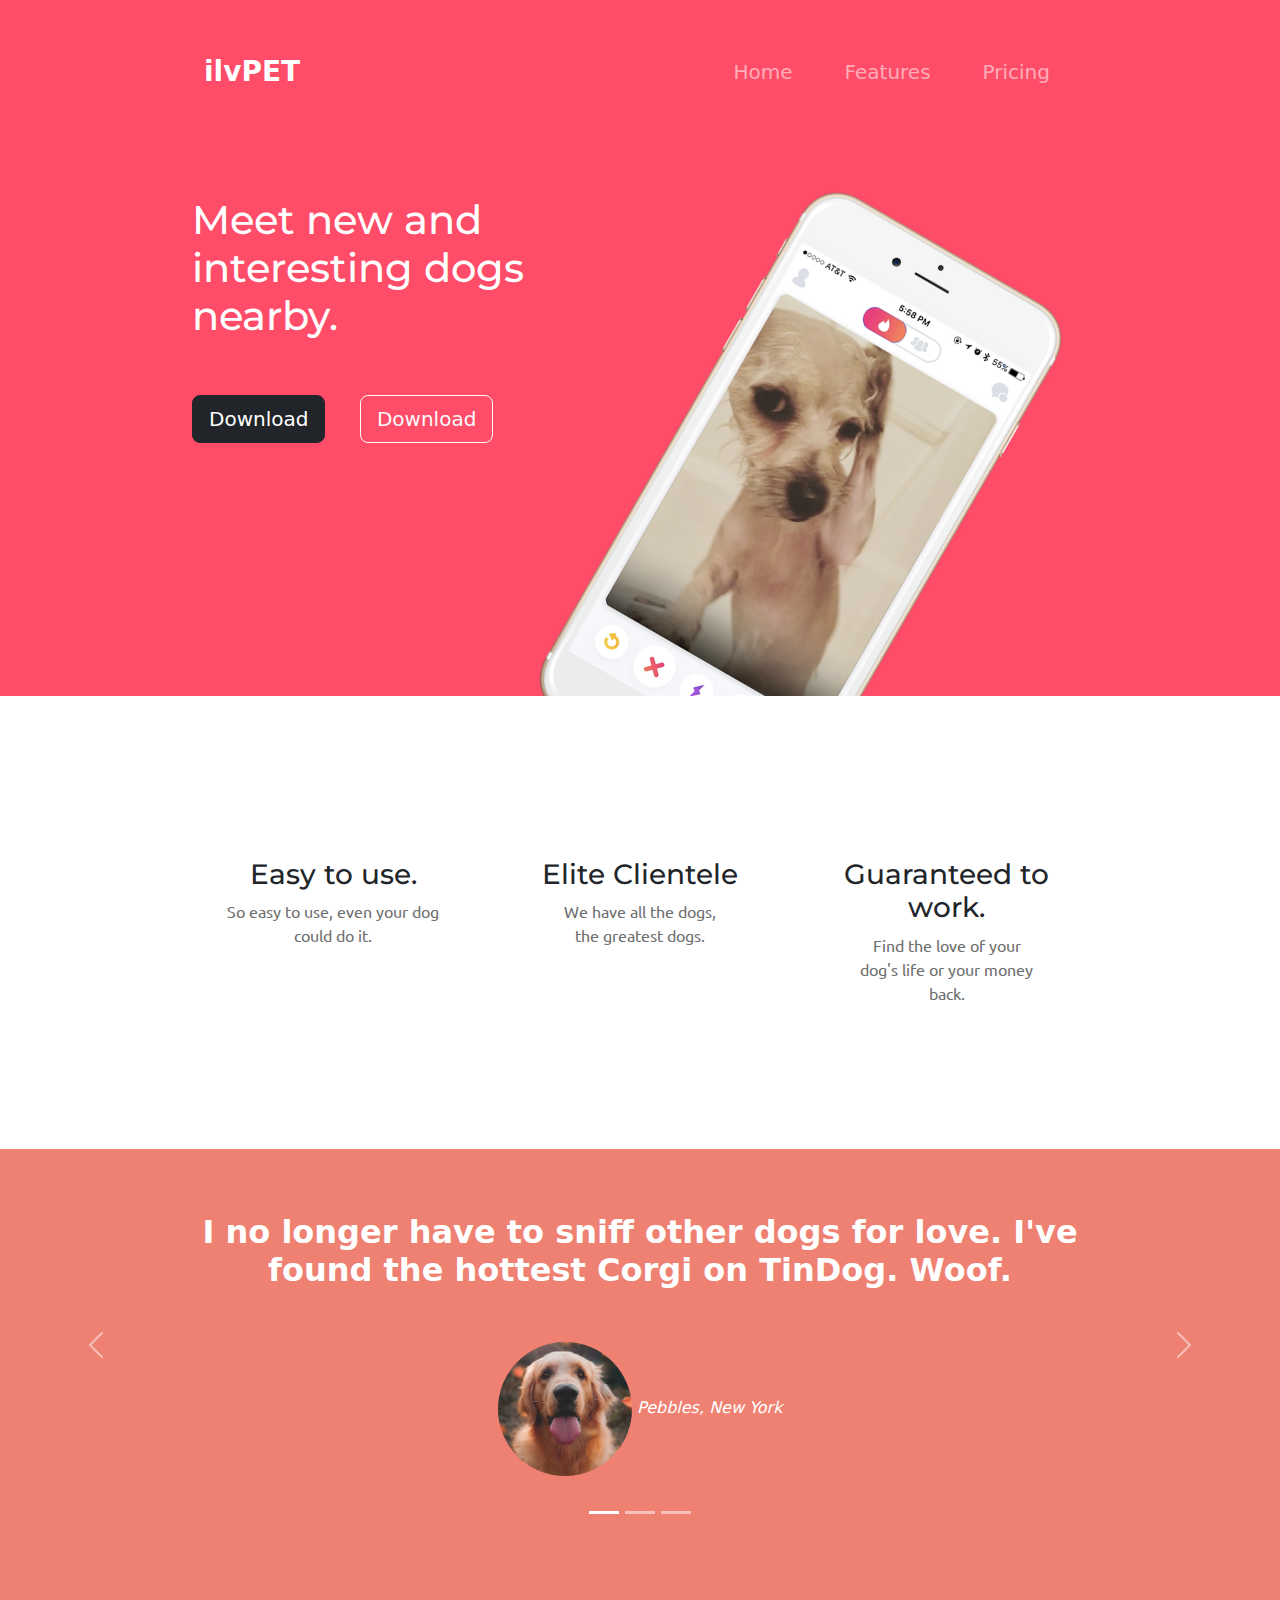
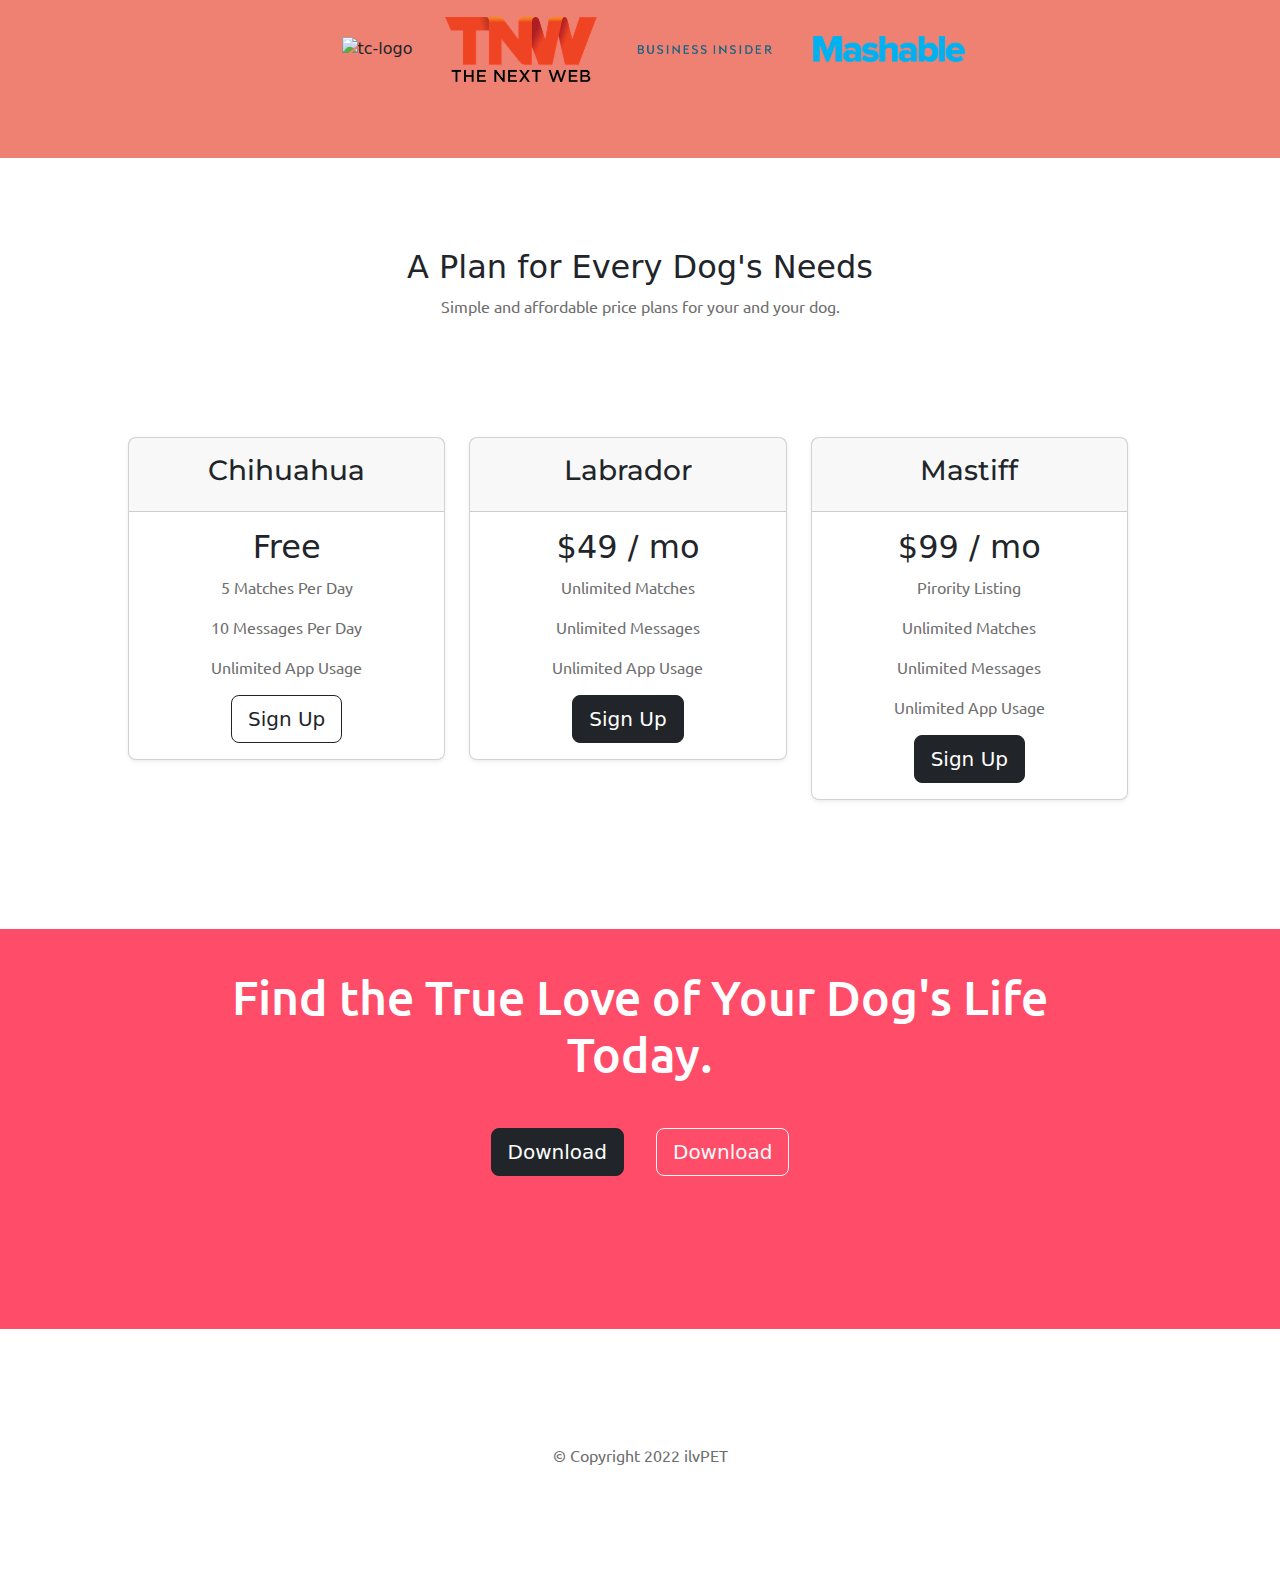
==== TinDog Start Here/index.html @ 30020dbf "Add files via upload" ====
<!DOCTYPE html>
<html>

<head>
  <meta charset="utf-8">
  <title>TinDog</title>
  <link rel="stylesheet" href="css/styles.css">
  <link rel="stylesheet" href="	https://cdn.jsdelivr.net/npm/bootstrap@5.3.0-alpha1/dist/css/bootstrap.min.css">
  <link rel="stylesheet" href="	https://cdn.jsdelivr.net/npm/bootstrap@5.3.0-alpha1/dist/js/bootstrap.bundle.min.js">
  <script src="https://cdn.jsdelivr.net/npm/bootstrap@5.0.2/dist/js/bootstrap.bundle.min.js" integrity="sha384-MrcW6ZMFYlzcLA8Nl+NtUVF0sA7MsXsP1UyJoMp4YLEuNSfAP+JcXn/tWtIaxVXM" crossorigin="anonymous"></script>
  <link href="https://cdn.jsdelivr.net/npm/bootstrap@5.0.2/dist/css/bootstrap.min.css" rel="stylesheet" integrity="sha384-EVSTQN3/azprG1Anm3QDgpJLIm9Nao0Yz1ztcQTwFspd3yD65VohhpuuCOmLASjC" crossorigin="anonymous">
  <link href="https://fonts.googleapis.com/css2?family=Montserrat:ital,wght@1,900&family=Ubuntu:wght@500&display=swap" rel="stylesheet">
  <link rel="preconnect" href="https://fonts.googleapis.com">
  <link rel="preconnect" href="https://fonts.gstatic.com" crossorigin>
  <script src="https://kit.fontawesome.com/a11b4a0d33.js" crossorigin="anonymous"></script>
</head>

<body>

  <section id="title" >
<div id="contain">
    <!-- Nav Bar -->

    <nav class="navbar navbar-expand-lg  navbar-dark ">
      <div class="container">
        <a class="navbar-brand fs-3 " href="#">ilvPET</a>
        <button class="navbar-toggler" type="button" data-bs-toggle="collapse" data-bs-target="#navbarNavDropdown" aria-controls="navbarNavDropdown" aria-expanded="false" aria-label="Toggle navigation">
          <span class="navbar-toggler-icon"></span>
        </button>
        <div class="collapse navbar-collapse" id="navbarNavDropdown">
          <ul class="navbar-nav ms-auto">
            <li class="nav-item">
              <a class="nav-link  fs-5" aria-current="page" href="#">Home</a>
            </li>
            <li class="nav-item">
              <a class="nav-link fs-5" href="#">Features</a>
            </li>
            <li class="nav-item">
              <a class="nav-link fs-5" href="#">Pricing</a>
            </li>
            
          </ul>
        </div>
      </div>
    </nav>

<div class="head">
    <!-- Title -->
<div class="row" id="titlee">
    <div class="col-lg-6">
      <h1 id="meet">Meet new and interesting dogs nearby.<h1>
      <button type="button"  class="btn btn-dark btn-lg"><i class="fa-brands fa-apple"></i> Download</button>
      <button type="button" id="btnn" class="btn btn-outline-light btn-lg"><i class="fa-brands fa-google-play"></i> Download</button>
    </div>
    <div class="col-lg-6">
      <img src="images/iphone6.png" class="dog" alt="iphone-mockup" height="600">
    </div>
  </div>
</div>


  </section>


  <!-- Features -->

  
<div class="row" id="feat">
  <div class="col-lg-4 ">
    <h3><i class="fa-solid fa-circle-check fa-3x"></i> <br> Easy to use.</h3>
    <p>So easy to use, even your dog <br> could do it.</p>
  </div>
  <div class="col-lg-4 ">
    <h3><i class="fa-solid fa-bullseye fa-3x"></i> <br> Elite Clientele</h3>
    <p>We have all the dogs, <br> the greatest dogs.</p>
</div>
  <div class="col-lg-4 ">
    <h3><i class="fa-solid fa-heart fa-3x"></i> <br> Guaranteed to <br> work.</h3>
    <p>Find the love of your <br> dog's life or your money <br> back.</p>
  </div>
  </div>
  

    <!-- Testimonials -->
  
    <div id="testimonials-carousel" class="carousel slide" data-bs-ride="carousel" >
      <div class="carousel-indicators">
        <button type="button" data-bs-target="#carouselExampleIndicators" data-bs-slide-to="0" class="active" aria-current="true" aria-label="Slide 1"></button>
        <button type="button" data-bs-target="#carouselExampleIndicators" data-bs-slide-to="1" aria-label="Slide 2"></button>
        <button type="button" data-bs-target="#carouselExampleIndicators" data-bs-slide-to="2" aria-label="Slide 3"></button>
      </div>
      <div class="carousel-inner">
        <div id="testimonials-carousel"  class="carousel-item active test">
          <h2 class="test-state">I no longer have to sniff other dogs for love. I've found the hottest Corgi on TinDog. Woof.</h2>
          <img class="dogo" src="images/dog-img.jpg" alt="dog-profile">
          <em class="dogo" >Pebbles, New York</em>
        </div>
        <div id="testimonials-carousel"  class="carousel-item  test">
          <h2 class="test-state">My dog used to be so lonely, but with TinDog's help, they've found the love of their life. I think.</h2>
          <img class="testimonial-image" src="images/lady-img.jpg" alt="lady-profile">
          <em>Beverly, Illinois</em> 
          
        </div>
       
      </div>
      <button class="carousel-control-prev" type="button" data-bs-target="#testimonials-carousel" data-bs-slide="prev">
        <span class="carousel-control-prev-icon" ></span>
        
      </button>
      <button class="carousel-control-next" type="button" data-bs-target="#testimonials-carousel" data-bs-slide="next">
        <span class="carousel-control-next-icon" ></span>
        
      </button>
    </div>

  

  <div class="test-logo">
  <!-- Press -->

  <section id="press">
    <img class="testimonial-logo" src="images/techcrunch.png" alt="tc-logo">
    <img class="testimonial-logo" src="images/tnw.png" alt="tnw-logo">
    <img class="testimonial-logo" src="images/bizinsider.png" alt="biz-insider-logo">
    <img class="testimonial-logo" src="images/mashable.png" alt="mashable-logo">

  </section>
</div>

  <!-- Pricing -->

  <section id="pricing">
<div class="plan">
  <h2>A Plan for Every Dog's Needs</h2>
  <p>Simple and affordable price plans for your and your dog.</p>
</div>
    


 
  <div class="row">

  
    <div class="row row-cols-3 row-cols-md-3 mb-3 text-center" >
      <div class="col-lg-4 col-md-6 col-sm-12">
        <div class="card mb-4 rounded-3 shadow-sm">
          <div class="card-header py-3">
            <h3>Chihuahua</h3>
          </div>
          <div class="card-body">
            <h2>Free</h2>
                        <p>5 Matches Per Day</p>
                        <p>10 Messages Per Day</p>
                        <p>Unlimited App Usage</p>
                        <button class="btn btn-outline-dark btn-lg btn-block  " type="button">Sign Up</button>
          </div>
        </div>
      </div>


      <div class="col-lg-4 col-md-6 col-sm-12" >
        <div class="card mb-4 rounded-3 shadow-sm">
          <div class="card-header py-3">
            <h3>Labrador</h3>
          </div>
          <div class="card-body">
            <h2>$49 / mo</h2>
                    <p>Unlimited Matches</p>
                    <p>Unlimited Messages</p>
                    <p>Unlimited App Usage</p>
                    <button class="btn btn-info btn-lg btn-dark" type="button">Sign Up</button>
          </div>
        </div>
      </div>


      <div class="col-lg-4 col-md-12 col-sm-12" >
        <div class="card mb-4 rounded-3 shadow-sm ">
          <div class="card-header py-3 ">
            <h3>Mastiff</h3>
          </div>
          <div class="card-body">
            <h2>$99 / mo</h2>
                <p>Pirority Listing</p>
                <p>Unlimited Matches</p>
                <p>Unlimited Messages</p>
                <p>Unlimited App Usage</p>
                <button class="btn btn-info btn-lg btn-dark" type="button">Sign Up</button>
          </div>
        </div>
      </div>
    </div>

  </div>


  </section>


  <!-- Call to Action -->

  <section id="cta">
<div class="cta">


    <h3 class="say">Find the True Love of Your Dog's Life Today.</h3>
    <div class="lstbtn">

    
      <button type="button"  class="  btn btn-dark btn-lg"><i class="fa-brands fa-apple"></i> Download</button>
      <button type="button"  class=" lstbtnn btn btn-outline-light btn-lg"><i class="fa-brands fa-google-play"></i> Download</button>
    </div>
  </div>
  </section>


  <!-- Footer -->

  <footer id="footer">
    <i class=" faa fa-brands fa-facebook-f"></i>
    <i class=" faa fa-brands fa-twitter"></i>
    <i class=" faa fa-brands fa-instagram"></i>
    <i class=" faa fa-solid fa-envelope"></i>
    <p>© Copyright 2022 ilvPET</p>

  </footer>


</body>

</html>
---- TinDog Start Here/css/styles.css ----
#title{
    background-color: #ff4c68;
}
#titlee{
    background-color: #ff4c68;
    
}
.head{
    background-color: #ff4c68;
    height: 500px;
}
#contain{
    padding: 3% 15% 0%
    
}
.navbar{
    margin-bottom: 10%;
}
h1{
    
    padding-bottom: 10%;
}
#meet{
    font-family: 'Montserrat', sans-serif;
    padding-bottom: 10%;
    color: #fff;
}

.dog{
    transform: rotate(30deg)
    
}
.dog{
    position: absolute;
    margin-top: 1%;
   
}
.navbar-brand{
    font-weight: bold;
    
}
.nav-item{
    padding: 0 18px;
}
#feat{
    
    padding-left: 15%;
    padding-right: 15%;
    padding-top: 10%;
    padding-bottom: 10%;
    background-color: rgb(255, 255, 255);
    position: relative;
    z-index: 1;
}
.col-lg-4 {
    text-align: center;  
    
}
h3{
    font-family: 'Montserrat', sans-serif;
}
p{
    font-family: 'Ubuntu', sans-serif;
    color: rgb(110, 110, 110);
}
.fa-solid{
    color: rgb(226, 125, 58);
    margin-bottom: 10%;
    
}
#btnn{
    margin-left: 5%;
}
.fa-solid:hover{
    color: #ff4c68;
}
.test{
    padding: 5% 15%;
    text-align: center;
    background-color: #ef8172;
    
    color: #fff;
}
.testimonial-logo{
    width: 20%;
    padding-left: 3%;
   
}
.test-logo{
    padding: 6% 15%;
    text-align: center;
    background-color: #ef8172;
}
.dogo{
    border-radius: 100%;
    width: 15%;
    
}
.test-state{
    font-weight: bold;
    padding-bottom: 5%;
}
.testimonial-image{
    border-radius: 100%;
   
    width: 15%;}
#pricing{
    padding: 7% 10%;
}
.plan{
    text-align: center;
    padding-bottom: 10%;
}
.cta{
    background-color: #ff4c68;
    height: 400px;
    padding: 3% 15%;
}
.say{
    font-size: 3rem;
    text-align: center;
    color: #fff;
    font-family: 'Ubuntu', sans-serif;
}
.lstbtn{
   
    background-color: #ff4c68;
    text-align: center;
    margin-top: 5%;
}
.lstbtnn{   
    margin-left: 3%;
}
footer{
    padding: 7% 15%;
    text-align: center;
}
.faa{
    margin-right: 3%;
}
@media (max-width:990px) {
    .dog{
        position: static;
        transform: rotate(0);
    }
    
    
}
@media (max-width:990px) {
    .head{
        text-align: center;
        height: 750px;
    }
    
    
}
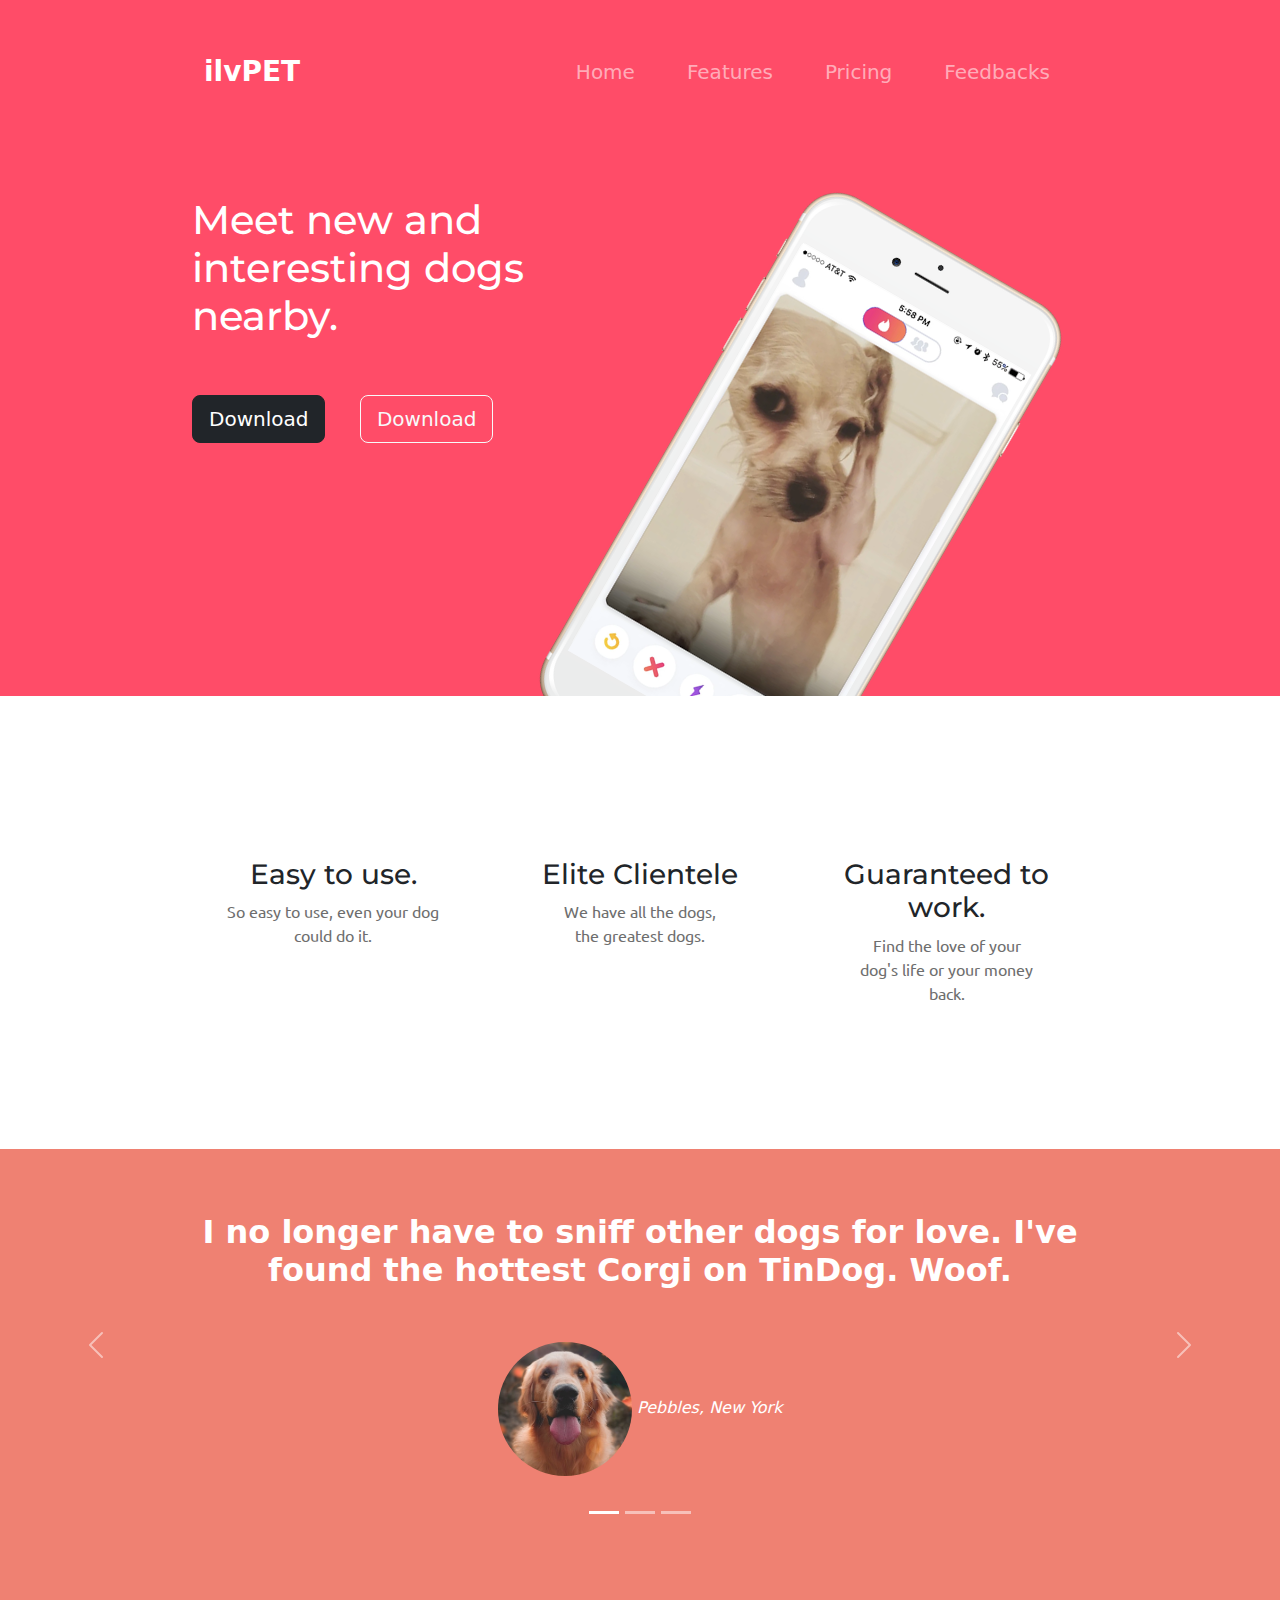
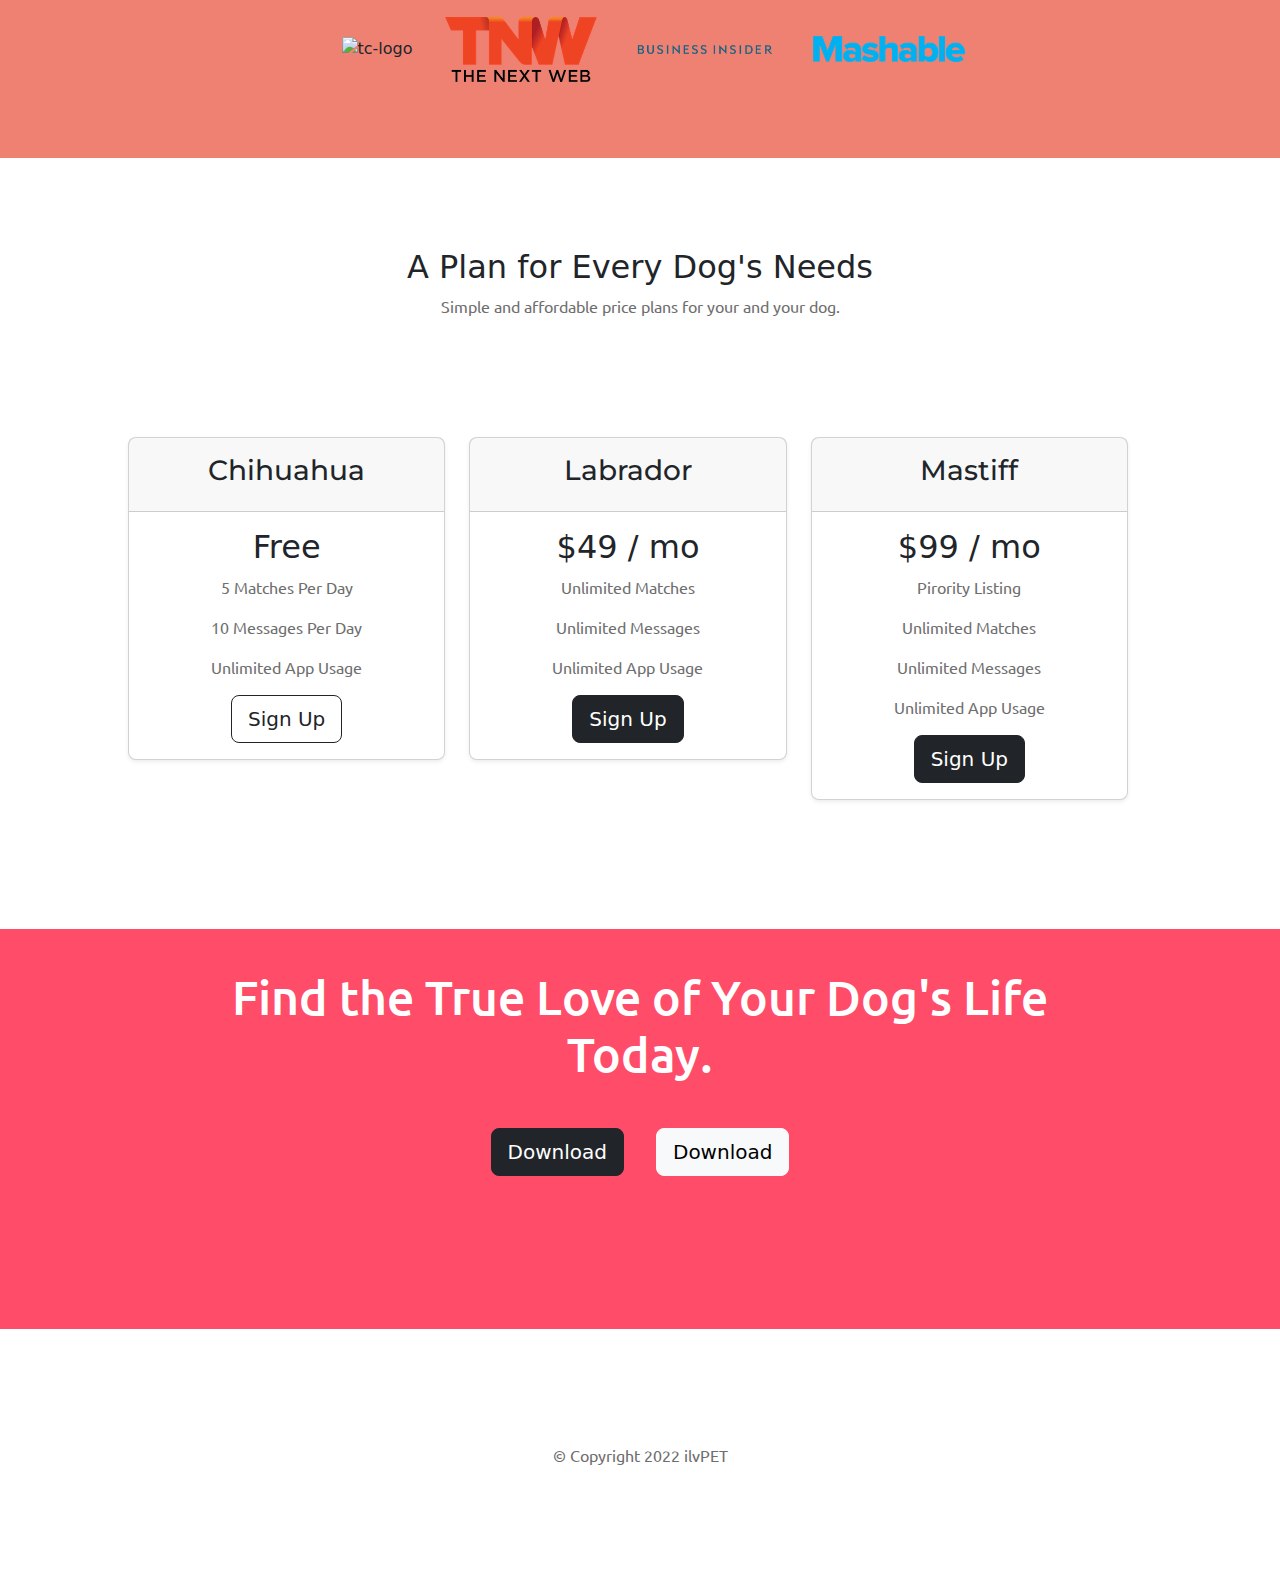
==== commit b7f40785: "Add files via upload" ====
--- a/TinDog Start Here/index.html
+++ b/TinDog Start Here/index.html
@@ -3,7 +3,7 @@
 
 <head>
   <meta charset="utf-8">
-  <title>TinDog</title>
+  <title>ilvPET</title>
   <link rel="stylesheet" href="css/styles.css">
   <link rel="stylesheet" href="	https://cdn.jsdelivr.net/npm/bootstrap@5.3.0-alpha1/dist/css/bootstrap.min.css">
   <link rel="stylesheet" href="	https://cdn.jsdelivr.net/npm/bootstrap@5.3.0-alpha1/dist/js/bootstrap.bundle.min.js">
@@ -21,7 +21,7 @@
 <div id="contain">
     <!-- Nav Bar -->
 
-    <nav class="navbar navbar-expand-lg  navbar-dark ">
+    <nav class="navbar  navbar-expand-lg   navbar-dark ">
       <div class="container">
         <a class="navbar-brand fs-3 " href="#">ilvPET</a>
         <button class="navbar-toggler" type="button" data-bs-toggle="collapse" data-bs-target="#navbarNavDropdown" aria-controls="navbarNavDropdown" aria-expanded="false" aria-label="Toggle navigation">
@@ -33,10 +33,13 @@
               <a class="nav-link  fs-5" aria-current="page" href="#">Home</a>
             </li>
             <li class="nav-item">
-              <a class="nav-link fs-5" href="#">Features</a>
-            </li>
-            <li class="nav-item">
-              <a class="nav-link fs-5" href="#">Pricing</a>
+              <a class="nav-link fs-5" href="#feat">Features</a>
+            </li>
+            <li class="nav-item">
+              <a class="nav-link fs-5" href="#pricing">Pricing</a>
+            </li>
+            <li class="nav-item">
+              <a class="nav-link fs-5" href="#testimonials-carousel">Feedbacks</a>
             </li>
             
           </ul>
@@ -208,7 +211,7 @@
 
     
       <button type="button"  class="  btn btn-dark btn-lg"><i class="fa-brands fa-apple"></i> Download</button>
-      <button type="button"  class=" lstbtnn btn btn-outline-light btn-lg"><i class="fa-brands fa-google-play"></i> Download</button>
+      <button type="button"  class=" lstbtnn btn btn-light btn-lg"><i class="fa-brands fa-google-play"></i> Download</button>
     </div>
   </div>
   </section>
